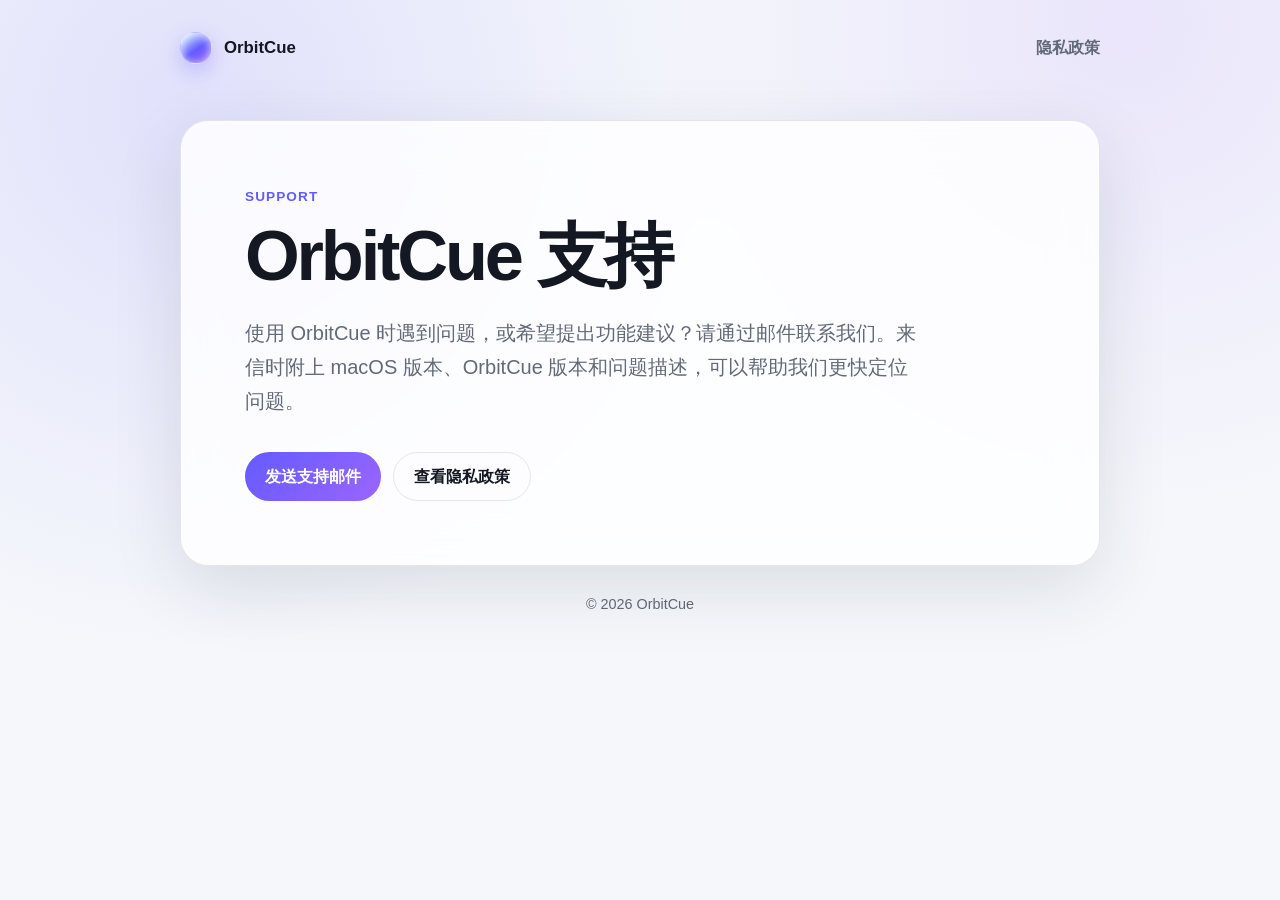
==== index.html @ 323ccf5b "Add files via upload" ====
<!doctype html>
<html lang="zh-CN">
<head>
  <meta charset="utf-8">
  <meta name="viewport" content="width=device-width, initial-scale=1">
  <meta name="description" content="OrbitCue 技术支持与隐私政策。">
  <title>OrbitCue 支持</title>
  <link rel="stylesheet" href="styles.css">
</head>
<body>
  <main class="shell">
    <nav aria-label="主导航">
      <a class="brand" href="./"><span class="orb" aria-hidden="true"></span>OrbitCue</a>
      <a class="nav-link" href="privacy.html">隐私政策</a>
    </nav>

    <section class="card">
      <p class="eyebrow">Support</p>
      <h1>OrbitCue 支持</h1>
      <p class="lead">使用 OrbitCue 时遇到问题，或希望提出功能建议？请通过邮件联系我们。来信时附上 macOS 版本、OrbitCue 版本和问题描述，可以帮助我们更快定位问题。</p>
      <div class="actions">
        <a class="button" href="mailto:kiraququ54@gmail.com?subject=OrbitCue%20%E6%8A%80%E6%9C%AF%E6%94%AF%E6%8C%81">发送支持邮件</a>
        <a class="button secondary" href="privacy.html">查看隐私政策</a>
      </div>
    </section>

    <footer>© 2026 OrbitCue</footer>
  </main>
</body>
</html>
---- styles.css ----
:root {
  color-scheme: light dark;
  --bg: #f5f7fb;
  --surface: rgba(255, 255, 255, 0.82);
  --text: #141822;
  --muted: #626a78;
  --line: rgba(20, 24, 34, 0.1);
  --accent: #635bff;
  --accent-2: #9b65ff;
  --shadow: 0 22px 70px rgba(33, 38, 61, 0.12);
}

@media (prefers-color-scheme: dark) {
  :root {
    --bg: #0e1017;
    --surface: rgba(28, 31, 43, 0.82);
    --text: #f5f6fa;
    --muted: #aeb4c1;
    --line: rgba(255, 255, 255, 0.1);
    --accent: #8a82ff;
    --accent-2: #bb83ff;
    --shadow: 0 24px 80px rgba(0, 0, 0, 0.35);
  }
}

* { box-sizing: border-box; }

body {
  margin: 0;
  min-height: 100vh;
  background:
    radial-gradient(circle at 15% 12%, rgba(99, 91, 255, 0.14), transparent 34rem),
    radial-gradient(circle at 88% 3%, rgba(155, 101, 255, 0.12), transparent 30rem),
    var(--bg);
  color: var(--text);
  font-family: -apple-system, BlinkMacSystemFont, "SF Pro Text", "PingFang SC", sans-serif;
  font-size: 16px;
  line-height: 1.7;
}

.shell {
  width: min(920px, calc(100% - 32px));
  margin: 0 auto;
  padding: 32px 0 64px;
}

nav {
  display: flex;
  align-items: center;
  justify-content: space-between;
  margin-bottom: 56px;
}

.brand {
  display: inline-flex;
  align-items: center;
  gap: 12px;
  color: var(--text);
  font-size: 1.05rem;
  font-weight: 700;
  text-decoration: none;
}

.orb {
  width: 32px;
  height: 32px;
  border: 1px solid rgba(255, 255, 255, 0.55);
  border-radius: 50%;
  background: linear-gradient(145deg, #d9fbff, var(--accent) 54%, var(--accent-2));
  box-shadow: inset 0 1px 8px rgba(255, 255, 255, 0.72), 0 7px 20px rgba(99, 91, 255, 0.3);
}

.nav-link {
  color: var(--muted);
  font-weight: 600;
  text-decoration: none;
}

.nav-link:hover { color: var(--accent); }

.card {
  padding: clamp(28px, 6vw, 64px);
  border: 1px solid var(--line);
  border-radius: 28px;
  background: var(--surface);
  box-shadow: var(--shadow);
  backdrop-filter: blur(22px);
  -webkit-backdrop-filter: blur(22px);
}

.eyebrow {
  margin: 0 0 10px;
  color: var(--accent);
  font-size: 0.85rem;
  font-weight: 750;
  letter-spacing: 0.08em;
  text-transform: uppercase;
}

h1 {
  margin: 0;
  font-size: clamp(2.25rem, 7vw, 4.4rem);
  line-height: 1.08;
  letter-spacing: -0.045em;
}

.lead {
  max-width: 680px;
  margin: 22px 0 0;
  color: var(--muted);
  font-size: clamp(1.05rem, 2vw, 1.25rem);
}

.actions {
  display: flex;
  flex-wrap: wrap;
  gap: 12px;
  margin-top: 34px;
}

.button {
  display: inline-flex;
  min-height: 48px;
  align-items: center;
  justify-content: center;
  padding: 10px 20px;
  border-radius: 999px;
  background: linear-gradient(135deg, var(--accent), var(--accent-2));
  color: white;
  font-weight: 700;
  text-decoration: none;
}

.button.secondary {
  border: 1px solid var(--line);
  background: transparent;
  color: var(--text);
}

.content h1 {
  font-size: clamp(2rem, 5vw, 3.25rem);
}

.content h2 {
  margin: 38px 0 8px;
  font-size: 1.25rem;
  line-height: 1.35;
}

.content p, .content li { color: var(--muted); }

.content ul { padding-left: 1.25rem; }

a { color: var(--accent); }

footer {
  padding-top: 26px;
  color: var(--muted);
  font-size: 0.9rem;
  text-align: center;
}

@media (max-width: 560px) {
  .shell { padding-top: 20px; }
  nav { margin-bottom: 30px; }
  .card { border-radius: 22px; }
  .actions { flex-direction: column; }
  .button { width: 100%; }
}
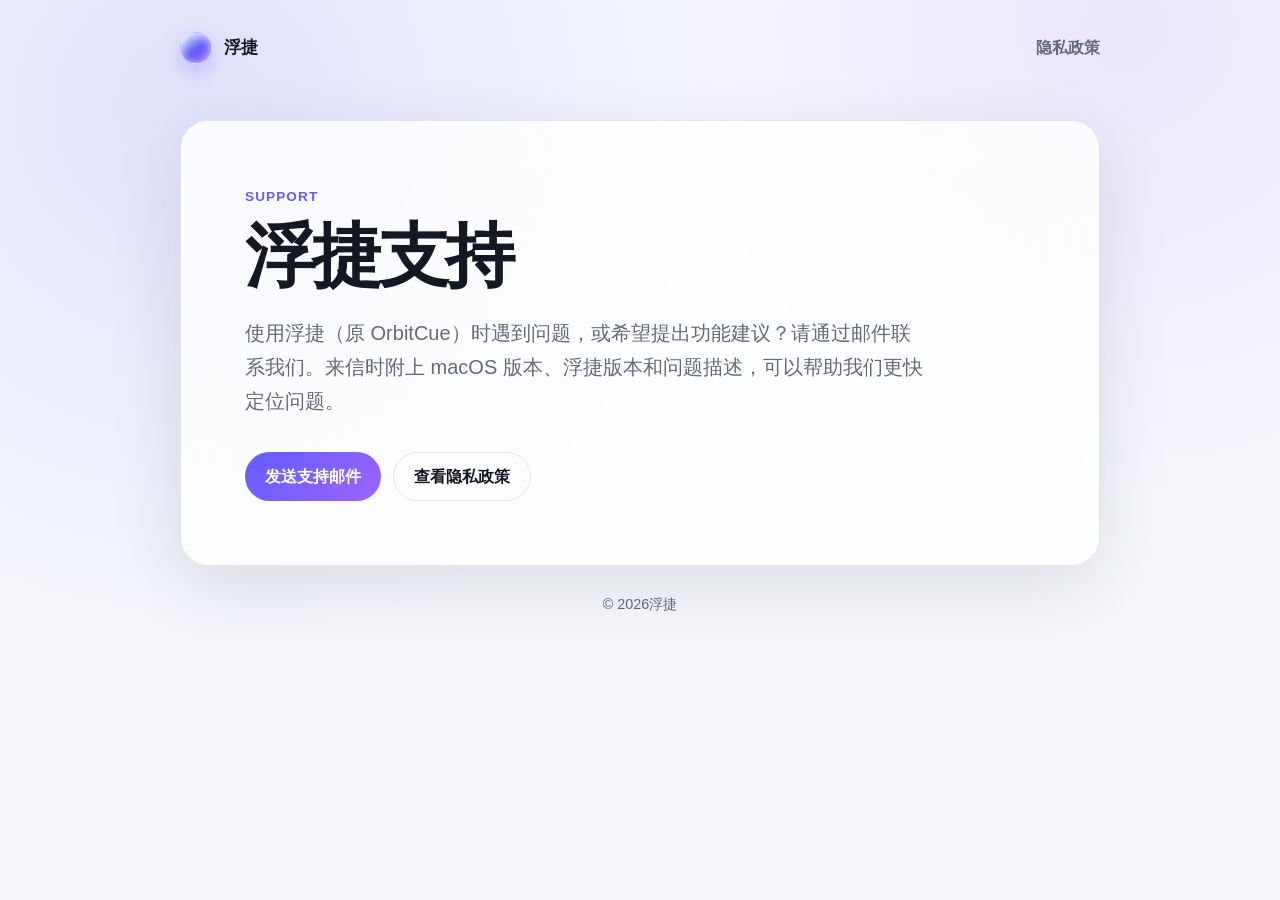
==== commit 1a787fbb: "Update index.html branding to 浮捷" ====
--- a/index.html
+++ b/index.html
@@ -3,28 +3,28 @@
 <head>
   <meta charset="utf-8">
   <meta name="viewport" content="width=device-width, initial-scale=1">
-  <meta name="description" content="OrbitCue 技术支持与隐私政策。">
-  <title>OrbitCue 支持</title>
+  <meta name="description" content="浮捷技术支持与隐私政策。">
+  <title>浮捷支持</title>
   <link rel="stylesheet" href="styles.css">
 </head>
 <body>
   <main class="shell">
     <nav aria-label="主导航">
-      <a class="brand" href="./"><span class="orb" aria-hidden="true"></span>OrbitCue</a>
+      <a class="brand" href="./"><span class="orb" aria-hidden="true"></span>浮捷</a>
       <a class="nav-link" href="privacy.html">隐私政策</a>
     </nav>
 
     <section class="card">
       <p class="eyebrow">Support</p>
-      <h1>OrbitCue 支持</h1>
-      <p class="lead">使用 OrbitCue 时遇到问题，或希望提出功能建议？请通过邮件联系我们。来信时附上 macOS 版本、OrbitCue 版本和问题描述，可以帮助我们更快定位问题。</p>
+      <h1>浮捷支持</h1>
+      <p class="lead">使用浮捷（原 OrbitCue）时遇到问题，或希望提出功能建议？请通过邮件联系我们。来信时附上 macOS 版本、浮捷版本和问题描述，可以帮助我们更快定位问题。</p>
       <div class="actions">
-        <a class="button" href="mailto:kiraququ54@gmail.com?subject=OrbitCue%20%E6%8A%80%E6%9C%AF%E6%94%AF%E6%8C%81">发送支持邮件</a>
+        <a class="button" href="mailto:kiraququ54@gmail.com?subject=%E6%B5%AE%E6%8D%B7%20%E6%8A%80%E6%9C%AF%E6%94%AF%E6%8C%81">发送支持邮件</a>
         <a class="button secondary" href="privacy.html">查看隐私政策</a>
       </div>
     </section>
 
-    <footer>© 2026 OrbitCue</footer>
+    <footer>© 2026浮捷</footer>
   </main>
 </body>
 </html>
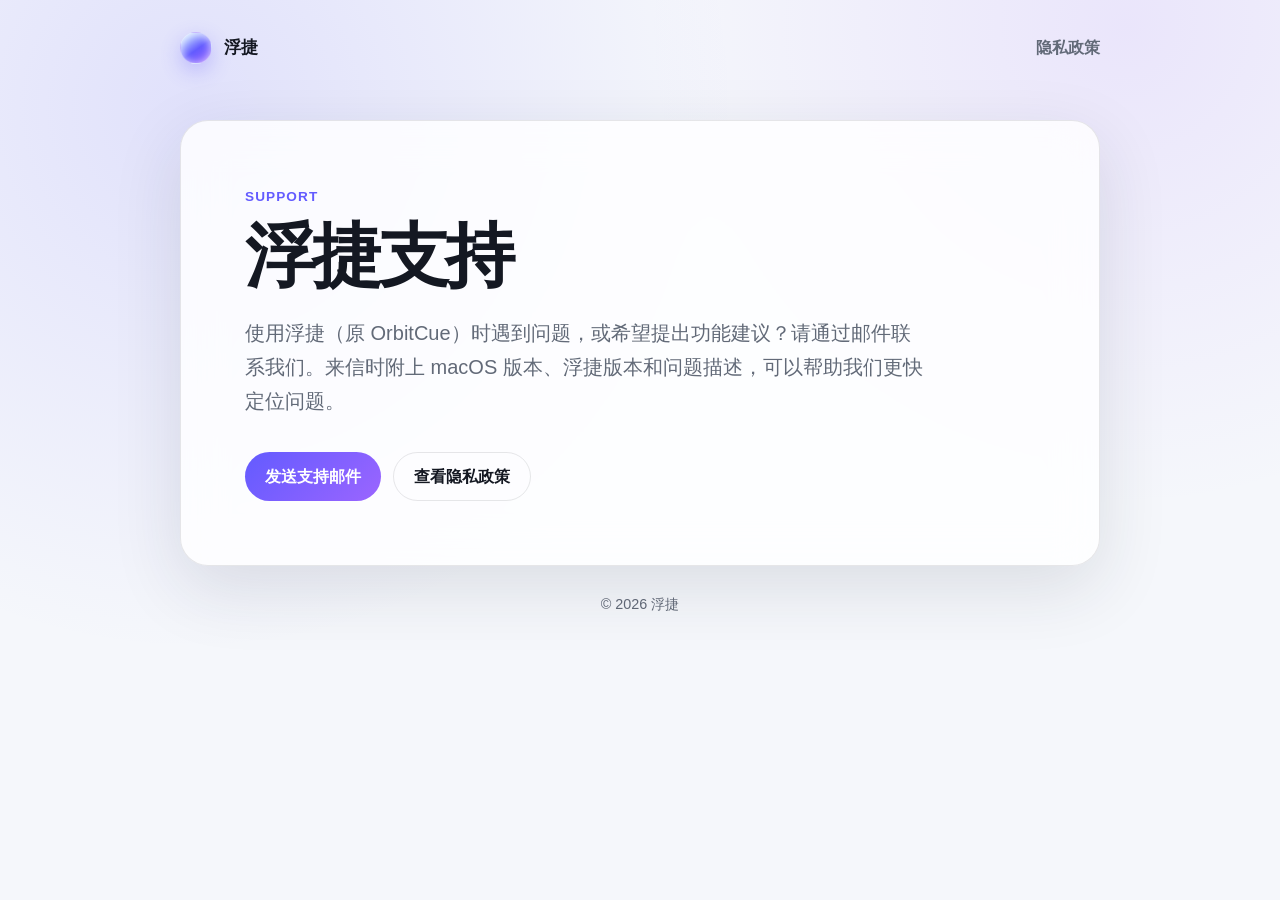
==== commit bd8afa36: "Polish 浮捷 footer spacing" ====
--- a/index.html
+++ b/index.html
@@ -24,7 +24,7 @@
       </div>
     </section>
 
-    <footer>© 2026浮捷</footer>
+    <footer>© 2026 浮捷</footer>
   </main>
 </body>
 </html>
